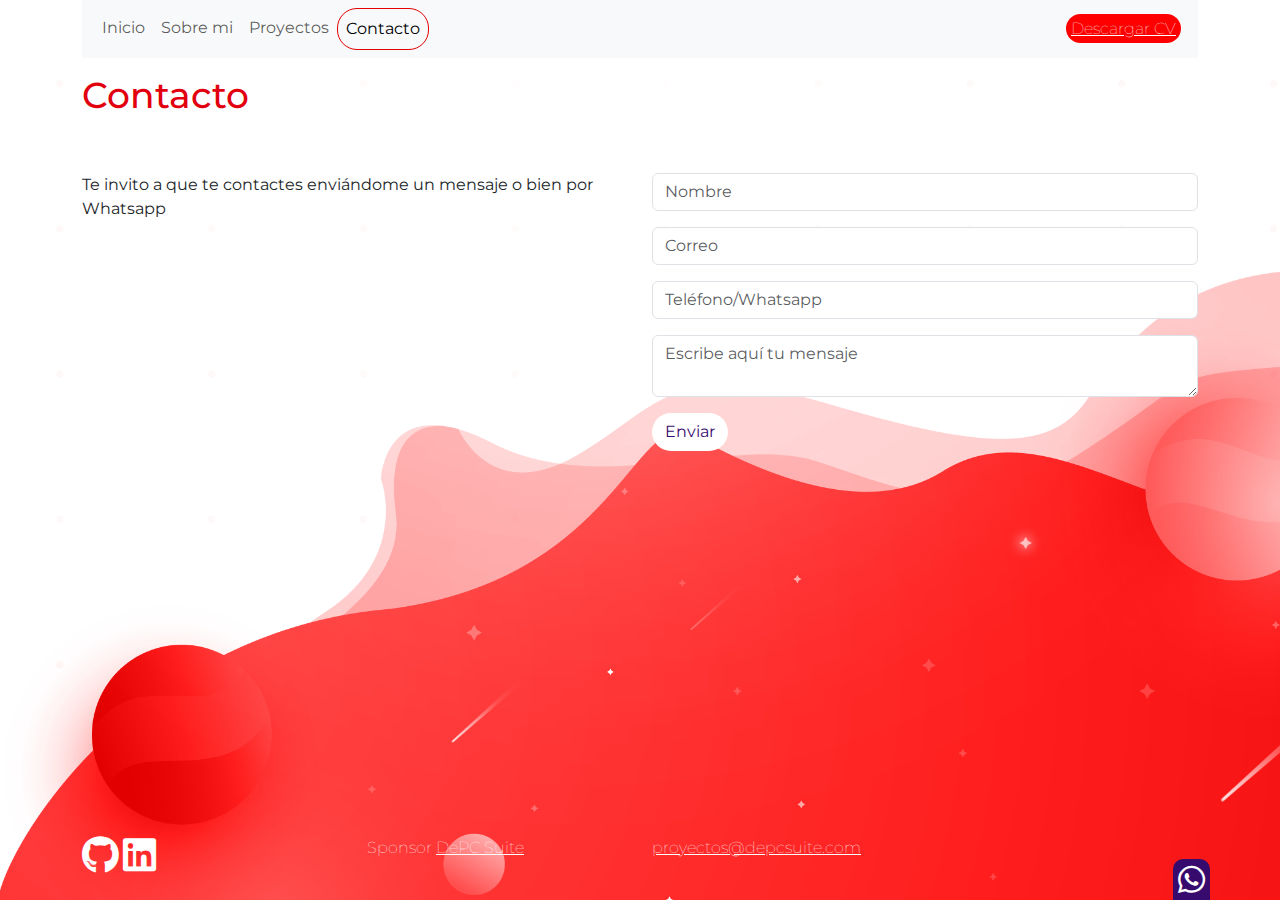
==== contacto.html @ ceeb81f4 "configuracion inicial" ====
<!DOCTYPE html>
<html lang="es"class="h-100">

<head>
    <meta charset="UTF-8">
    <meta name="viewport" content="width=device-width, initial-scale=1.0">
    <title>Contacto</title>
    <link rel="stylesheet" href="css/fontawesome/css/all.min.css">
    <link rel="stylesheet" href="css/fontawesome/css/fontawesome.min.css">
    <link rel="stylesheet" href="css/bootstrap/css/bootstrap.min.css">
    <script src="css/bootstrap/js/bootstrap.bundle.min.js"></script>
    <link rel="stylesheet" href="css/estilos.css">
    <link rel="shortcut icon" href="">
</head>

<body id="contacto" class="d-flex flex-column h-100"> <!--para identificar el body de contacto-->
    <header class="container">
        <nav class="navbar navbar-expand-lg bg-body-tertiary">
            <div class="container-fluid">
                <button class="navbar-toggler" type="button" data-bs-toggle="collapse"
                    data-bs-target="#navbarSupportedContent" aria-controls="navbarSupportedContent"
                    aria-expanded="false" aria-label="Toggle navigation">
                    <span class="navbar-toggler-icon"></span>
                </button>
                <div class="collapse navbar-collapse" id="navbarSupportedContent">
                    <ul class="navbar-nav me-auto mb-2 mb-lg-0">
                        <li class="nav-item">
                            <a class="nav-link" href="index.html">Inicio</a>
                        </li>
                        <li class="nav-item">
                            <a class="nav-link" href="sobre-mi.html">Sobre mi</a>
                        </li>
                        <li class="nav-item">
                            <a class="nav-link" href="proyectos.html">Proyectos</a>
                        </li>
                        <li class="nav-item">
                            <a class="nav-link active" aria-current="page" href="contacto.html">Contacto</a>
                        </li>
                    </ul>
                </div>
                <div class="cv">
                    <a href="http://">Descargar CV</a>
                </div>
            </div>
        </nav>
    </header>

    <main class="container">
        <div class="row">
            <div class="col-12 pt-3 pb-5"> <!--padding Top-->
                <h1>Contacto</h1>
            </div>
        </div>
        <div class="row"> <!--div.row-->
            <div class="col-6"> <!--div.col-6-->
                <p>Te invito a que te contactes enviándome un mensaje o bien por Whatsapp</p>
            </div>
            <div class="col-6">
                <form action="" method="POST">
                    <div class="pb-3"> <!--padding Botton-->
                        <input type="text" name="txtNombre" id="txtNombre" placeholder="Nombre" class="form-control"><!--class="form-control" le da formato de formulario-->
                    </div>

                    <div class="pb-3">
                        <input type="email" name="txtCorreo" id="txtCorreo" placeholder="Correo" class="form-control">
                    </div>

                    <div class="pb-3">
                        <input type="tel" name="" id="txtTel" placeholder="Teléfono/Whatsapp" class="form-control">
                    </div>

                    <div class="pb-3">
                        <textarea name="txtMensaje" id="txtMensaje" placeholder="Escribe aquí tu mensaje"
                            class="form-control"></textarea class="form-control">
                    </div>

                    <div class="">
                        <button type="submit" name="btnEnviar" id="btnEnviar" class="btn">Enviar</button>
                    </div>

                </form>
                
            </div>



        </div>

    </main>
    <footer class="container mt-auto py-4">
        <div class="row">
            <div class="col-sm-3 col-12">
                <a href="https://github.com/"><i class="fa-brands fa-github"></i></a>
                <a href="https://www.linkedin.com"><i class="fa-brands fa-linkedin"></i></a>
            </div>

            <div class="col-sm-3 col-12">
                Sponsor
                <a href="https://depcsuite.com">DePC Suite</a>
            </div>

            <div class="col-sm-3 col-12">
                <a href="mailto:proyectos@depcsuite.com">proyectos@depcsuite.com</a>
            </div>

            <div class="btn-whatsapp mt-auto">
                <a href="https://api.whatsapp.com/send?phone=+541131028975" target="_blank">
                    <i class="fab fa-whatsapp" px-3 pt-3 pb-4></i>
                </a>
            </div>
        </div>

    </footer>





</body>

</html>
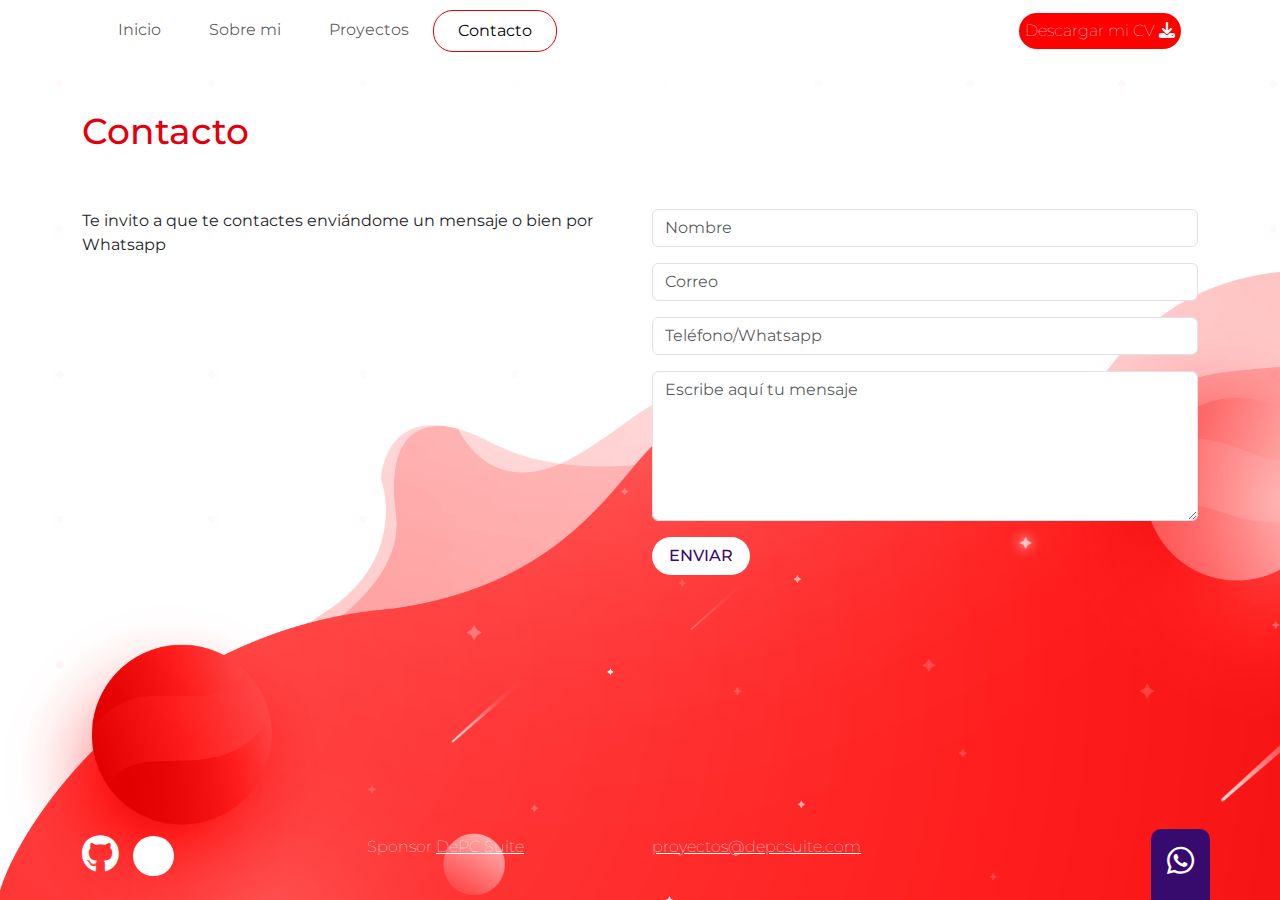
==== commit a52f7762: "Configuracion inicial" ====
--- a/contacto.html
+++ b/contacto.html
@@ -11,11 +11,12 @@
     <script src="css/bootstrap/js/bootstrap.bundle.min.js"></script>
     <link rel="stylesheet" href="css/estilos.css">
     <link rel="shortcut icon" href="">
+    <link rel="icon" href="../Portfolio/favicon.ico" type="image/x-icon">
 </head>
 
 <body id="contacto" class="d-flex flex-column h-100"> <!--para identificar el body de contacto-->
     <header class="container">
-        <nav class="navbar navbar-expand-lg bg-body-tertiary">
+        <nav class="navbar navbar-expand-lg">
             <div class="container-fluid">
                 <button class="navbar-toggler" type="button" data-bs-toggle="collapse"
                     data-bs-target="#navbarSupportedContent" aria-controls="navbarSupportedContent"
@@ -25,21 +26,21 @@
                 <div class="collapse navbar-collapse" id="navbarSupportedContent">
                     <ul class="navbar-nav me-auto mb-2 mb-lg-0">
                         <li class="nav-item">
-                            <a class="nav-link" href="index.html">Inicio</a>
+                            <a class="nav-link px-4" href="index.html">Inicio</a>
                         </li>
                         <li class="nav-item">
-                            <a class="nav-link" href="sobre-mi.html">Sobre mi</a>
+                            <a class="nav-link px-4" href="sobre-mi.html">Sobre mi</a>
                         </li>
                         <li class="nav-item">
-                            <a class="nav-link" href="proyectos.html">Proyectos</a>
+                            <a class="nav-link px-4" href="proyectos.html">Proyectos</a>
                         </li>
                         <li class="nav-item">
-                            <a class="nav-link active" aria-current="page" href="contacto.html">Contacto</a>
+                            <a class="nav-link px-4 active" aria-current="page" href="contacto.html">Contacto</a>
                         </li>
                     </ul>
                 </div>
                 <div class="cv">
-                    <a href="http://">Descargar CV</a>
+                    <a class="btn btn-rojo" href="contacto.html">Descargar mi CV <i class="fa-solid fa-download"></i></a>
                 </div>
             </div>
         </nav>
@@ -47,7 +48,7 @@
 
     <main class="container">
         <div class="row">
-            <div class="col-12 pt-3 pb-5"> <!--padding Top-->
+            <div class="col-12 py-5"> <!--padding y-->
                 <h1>Contacto</h1>
             </div>
         </div>
@@ -74,8 +75,8 @@
                             class="form-control"></textarea class="form-control">
                     </div>
 
-                    <div class="">
-                        <button type="submit" name="btnEnviar" id="btnEnviar" class="btn">Enviar</button>
+                    <div class="pb-3">
+                        <button class="btn btn-blanco px-3">ENVIAR</button>
                     </div>
 
                 </form>
@@ -91,7 +92,7 @@
         <div class="row">
             <div class="col-sm-3 col-12">
                 <a href="https://github.com/"><i class="fa-brands fa-github"></i></a>
-                <a href="https://www.linkedin.com"><i class="fa-brands fa-linkedin"></i></a>
+                <a href="https://www.linkedin.com"><i class="fa-brands fa-linkedin-in"></i></a>
             </div>
 
             <div class="col-sm-3 col-12">
@@ -104,8 +105,8 @@
             </div>
 
             <div class="btn-whatsapp mt-auto">
-                <a href="https://api.whatsapp.com/send?phone=+541131028975" target="_blank">
-                    <i class="fab fa-whatsapp" px-3 pt-3 pb-4></i>
+                <a href="https://api.whatsapp.com/send?phone=+5491131028975" target="_blank">
+                    <i class="fab fa-whatsapp px-3 pt-3 pb-4"></i>
                 </a>
             </div>
         </div>
--- a/css/estilos.css
+++ b/css/estilos.css
@@ -10,7 +10,8 @@
     background-image: url("../imagenes/fondo-contacto.png");
     background-size: cover;
 }
-.cv a{
+
+.cv a {
     border-radius: 20px;
     color: white;
     background-color: red;
@@ -18,7 +19,8 @@
     padding: 5px;
     font-weight: 100;
 }
-.cv a:hover{
+
+.cv a:hover {
     background-color: #370a6d;
     color: white;
 
@@ -40,46 +42,238 @@
     color: #6a6a6a;
 }
 
-.btn {
+.fa-download {
+    font-weight: 900;
+}
+
+.btn-rojo {
+    background-color: #E20000;
+    color: white;
+    border-radius: 20px;
+    font-weight: 100;
+}
+
+.link-rojo{
+    color:#E20000;
+    
+}
+
+.btn-rojo:hover{
+    background-color: #370a6d;
+    color: white;
+}
+
+nav .active {
+    border-radius: 20px;
+    border: 1px solid #E20000
+}
+
+.proyecto h2 {
+    font-size: 16px;
+    color: white;
+    font-weight: 400px;
+    background: linear-gradient(90deg, rgba(125, 7, 7, 1) 0%, rgba(215, 11, 11, 1) 100%);
+}
+
+.proyecto img {
+    height: 217px;
+}
+
+.proyecto {
+    background-color: white;
+    border: 1px solid #eee;
+}
+
+.proyecto p {
+    font-size: 14px;
+    color: #6a6a6a;
+    height: 100px;
+}
+#sobre-mi .btn {
+    background-color: red;
+    color: white;
+}
+
+#sobre-mi .btn:hover {
+    background-color: #370a6d;
+    color: white;
+}
+
+#inicio img {
+    height: 410px;
+}
+
+.cohete {
+    height: 410px;
+}
+
+#inicio p {
+    color: white;
+    border: 1px solid white;
+    font-weight: 600;
+    border-radius: 20px;
+    font-size: 17px;
+}
+
+#sobre-mi .leo {
+    max-width: 100%;
+    border-radius: 50%;
+    margin-top: -134px;
+}
+
+#sobre-mi h2 {
+    color: white;
+}
+
+#sobre-mi h3,
+.tech {
+    font-size: 14px;
+    font-weight: bold;
+    background-color: white;
+    text-align: center;
+    margin-right: 10px;
+    box-sizing: border-box;
+
+}
+
+.stack {
+
+    background: linear-gradient(90deg, rgba(125, 7, 7, 1) 0%, rgba(215, 11, 11, 1) 100%);
+
+}
+
+#sobre-mi .fa-html5 {
+    font-size: 60px;
+    color: #6A6A6A;
+}
+
+#stack {
+    background: rgb(125, 7, 7);
+    background: linear-gradient(90deg, rgba(125, 7, 7, 1) 0%, rgba(215, 11, 11, 1) 100%);
+}
+
+#stack h2 {
+    color: white;
+    font-size: 24px;
+}
+
+#stack h3 {
+    font-size: 14px;
+    color: #282828;
+    font-weight: 300;
+}
+
+#stack .tecnologia {
+    background-color: white;
+    text-align: center;
+    border-radius: 5px;
+}
+
+#stack .tecnologia i {
+    font-size: 60px;
+    color: #6A6A6A;
+}
+
+#experiencia img,
+#formacion img {
+    height: auto;
+    max-width: 100%;
+    position: relative;
+    filter: grayscale(100%);
+}
+
+#experiencia img:hover,
+#formacion img:hover {
+    filter: grayscale(0%);
+}
+
+#experiencia h3,
+#formacion h3 {
+    color: #6A6A6A;
+    font-size: 18px;
+    font-weight: 600;
+    text-align: left;
+}
+
+#experiencia h4 {
+    font-size: 17px;
+    color: #370A6D;
+}
+
+#experiencia h5 {
+    color: #6A6A6A;
+    font-size: 14px;
+}
+
+#experiencia p {
+    color: #6A6A6A;
+    font-size: 16px;
+}
+
+#experiencia i:hover {
+    color: #282828;
+}
+
+#formacion h2,
+#experiencia h2,
+#idioma h2 {
+    font-weight: 400;
+    font-size: 24px;
+    color: #370A6D;
+}
+
+#idiomas {
+    background-color: #eee;
+}
+
+#idiomas i {
+    font-size: 80px;
+    color: white;
+    text-align: center;
+}
+
+#idiomas h2 {
+    font-size: 16px;
+    font-weight: 600px;
+    color: #282828;
+}
+
+#idiomas .card-idioma {
+    border-radius: 15px;
+}
+
+#idiomas .card {
+    background-color: #370A6D;
+    border-radius: 15px;
+    padding: 40px 0;
+}
+
+#idiomas ul {
+    padding: 0px;
+    font-size: 14px;
+    color: #282828;
+    list-style-type: none;
+}
+
+#bio img {
+    border-radius: 50%;
+}
+
+.btn-blanco {
     background-color: white;
     color: #370a6d;
     border-radius: 20px;
-    text-align: center;
-}
-
-.btn:hover {
-    background-color: #370a6d;
-    color: white;
-    text-decoration: solid;
-    cursor: pointer;
-}
-
-.btn-rojo {
-    background-color: red;
-    color: white;
-    padding: 5px;
-    text-decoration: none;
-    border-radius: 15px;
-}
-
-.link-rojo {
-    color: red;
-    padding: 5px;
-    text-decoration: none;
-    border-radius: 15px;
-}
-
-.btn-rojo:hover {
-    background-color: #370a6d;
-}
-
-#contacto footer, #contacto footer a, #proyectos footer .fa-github,
-.fa-linkedin
-#inicio footer, #inicio footer a, #inicio footer .fa-github, #inicio
-.fa-linkedin, .sponsor {
-    color: white;
-    font-weight: 100;
-}    
+    font-weight: 500;
+}
+
+.btn-blanco:hover {
+    background-color: #370a6d;
+    color: white;
+    font-weight: 500;
+}
+#contacto textarea {
+    height: 150px;
+}
 
 footer .fa-whatsapp {
     color: white;
@@ -90,95 +284,53 @@
     background-color: #370a6d;
     border-top-left-radius: 10px;
     border-top-right-radius: 10px;
-    padding: 5px;
-}
-
-footer .fa-github,
-.fa-linkedin {
-    color: white;
+}
+
+footer .fa-linkedin-in {
+    color: #E20000;
+    font-size: 28px;
+    background-color: white;
+    border-radius: 22px;
+    padding: 8px 8px 4px 8px;
+    margin-left: 10px;
+}
+
+#contacto .fa-linkedin-in, #inicio .fa-linkedin-in {
+    color: #E20000;
+}
+
+#proyectos footer, #proyectos footer a, #proyectos .fa-linkedin-in, #sobre-mi footer, #sobre-mi footer a, #sobre-mi .fa-linkedin-in {
+    color: #E20000;
+    font-weight: 100;
+}
+#contacto footer, #contacto footer a,  #contacto .fa-linkedin-in,
+#inicio footer, #inicio footer a,  #inicio .fa-linkedin-in {
+    color: white;
+    font-weight: 100;
+}
+
+footer .fa-github{
     font-size: 38px;
     height: 40px;
 }
 
-nav .active {
-    border-radius: 20px;
-    border: 1px solid #E20000
-}
-
-.proyecto h2 {
-    font-size: 16px;
-    color: white;
-    font-weight: 400px;
-    background: linear-gradient(90deg, rgba(125, 7, 7, 1) 0%, rgba(215, 11, 11, 1) 100%);
-}
-
-.proyecto img {
-    height: 217px;
-}
-
-.proyecto {
-    background-color: white;
-    border: 1px solid #eee;
-}
-
-.proyecto p {
-    font-size: 14px;
-    color: #6a6a6a;
-    height: 100px;
-}
-
-#proyectos footer, #proyectos footer a, #proyectos footer .fa-github, #proyectos
-.fa-linkedin {
-    color: red;
-    font-weight: 100;
-}
-
-#sobre-mi .btn {
-    background-color: red;
-    color: white;
-}
-
-#sobre-mi .btn:hover {
-    background-color: #370a6d;
-    color: white;
-}
-
-#inicio img {
-    height: 410px;
-}
-
-.cohete {
-    height: 410px;
-}
-
-#inicio p {
-    border-radius: 10px;
-    color: white;
-    font-weight: bold;
-}
-#sobre-mi .leo{
-    max-width:100%;
-    border-radius: 50%;
-    margin-top: -134px;
-}
-#sobre-mi h2{
-    color: white;
-}
-#sobre-mi h3, .tech{
-    font-size: 14px;
-    font-weight: bold;
-    background-color: white;
-    text-align: center;
-    margin-right: 10px;
-    box-sizing: border-box;
-
-}
-.stack{
-    
-    background: linear-gradient(90deg, rgba(125, 7, 7, 1) 0%, rgba(215, 11, 11, 1) 100%);
- 
-}
-#sobre-mi .fa-html5{
-    font-size: 60px;
-    color: #6A6A6A;
-}
+
+@media (max-width: 750px) {
+
+    /* Para mobile */
+    #inicio, #contacto {
+        background-size: cover;
+    }
+    #proyectos {
+        background-size: contain;
+    }
+
+    #inicio .input-home p {
+        color: #E20000;
+        border: 1px solid #E20000;
+    }
+
+    footer a {
+        color: #E20000;
+    }
+}